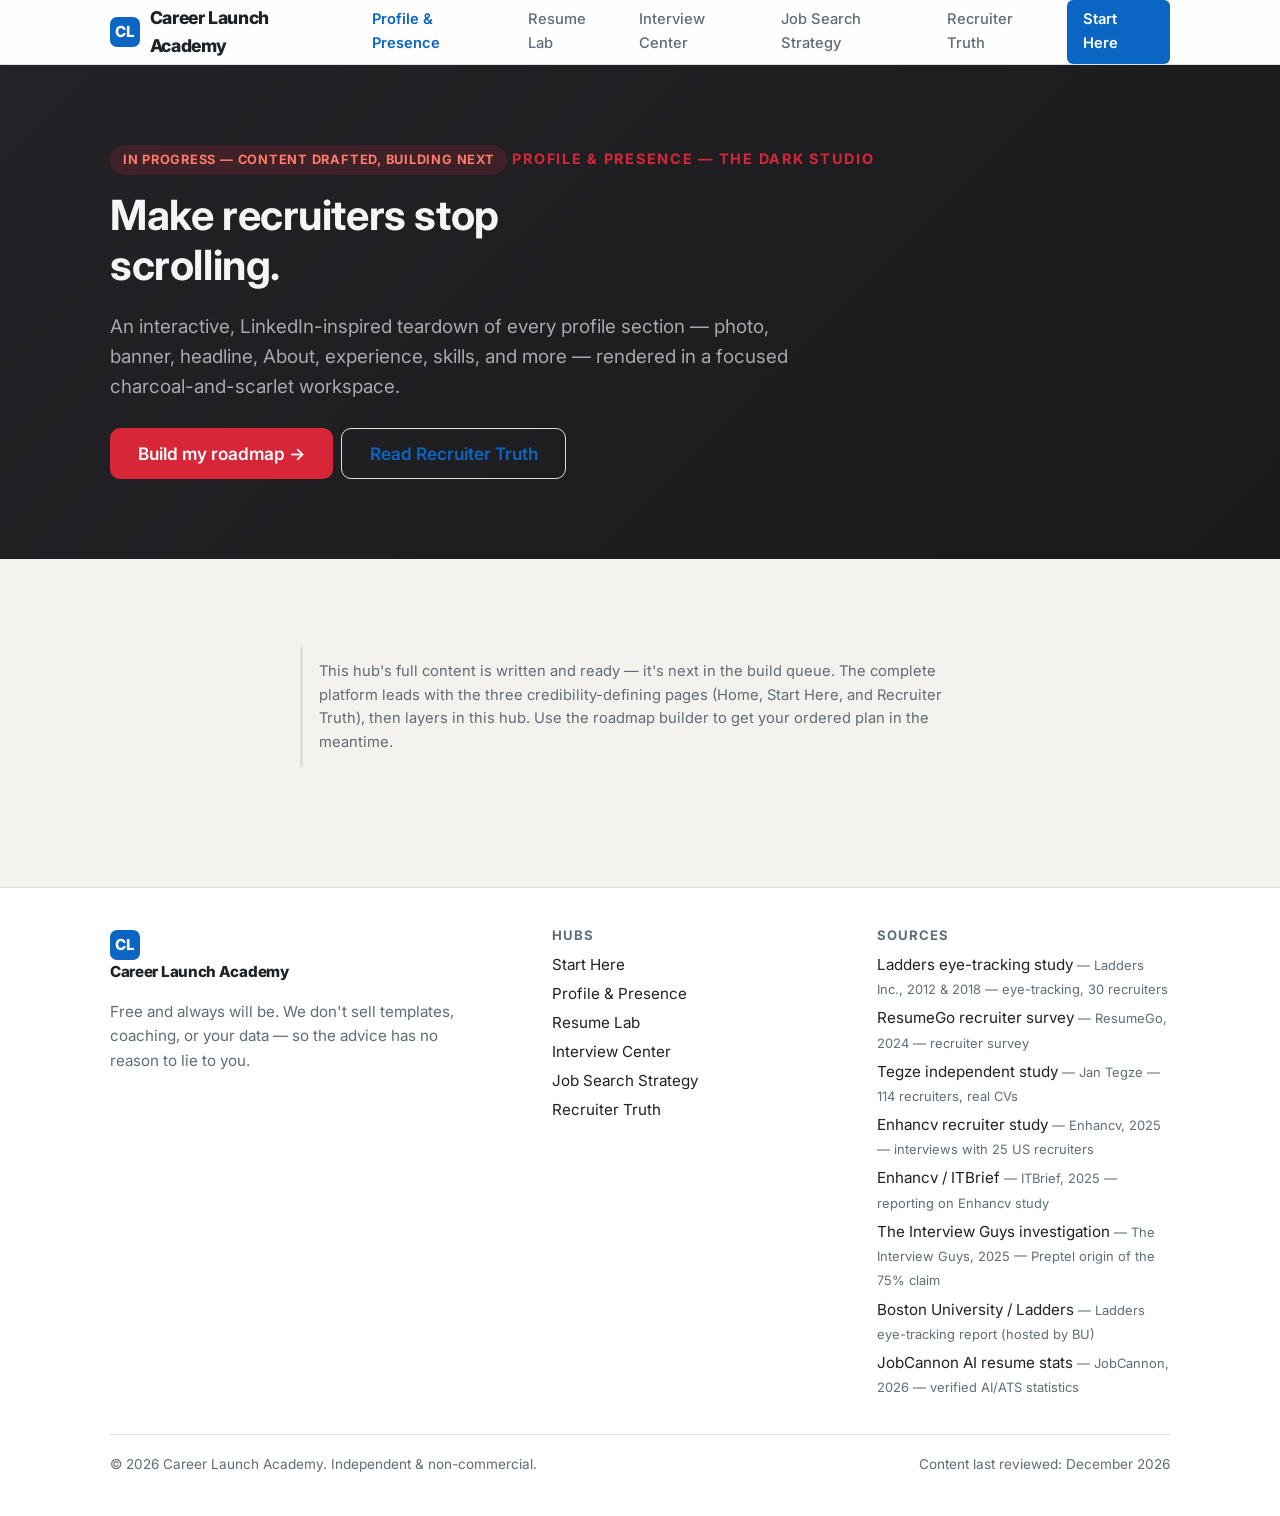
==== profile.html @ 6f871da8 "Add files via upload" ====
<!DOCTYPE html>
<html lang="en">
<head>
<meta charset="UTF-8">
<meta name="viewport" content="width=device-width, initial-scale=1">
<title>Profile & Presence | Career Launch Academy</title>
<meta name="description" content="An interactive, LinkedIn-inspired teardown of every profile section — photo, banner, headline, About, experience, skills, and more — rendered in a focused charcoal-and-scarlet workspace.">
<link rel="preconnect" href="https://fonts.googleapis.com">
<link rel="preconnect" href="https://fonts.gstatic.com" crossorigin>
<link href="https://fonts.googleapis.com/css2?family=Inter:wght@400;500;600;700;800&display=swap" rel="stylesheet">
<link rel="stylesheet" href="styles.css">
<style>
  .stub-hero { background:linear-gradient(135deg,#232327,#1A1A1D); color:#F5F5F5; padding-block: clamp(3rem,7vw,5rem); }
  .stub-hero h1 { font-size: var(--fs-h1); color:#F5F5F5; max-width:20ch; }
  .stub-hero .lede { color:#A8A8AD; }
  .stub-badge { display:inline-block; font-size:.8rem; font-weight:700; letter-spacing:.06em; text-transform:uppercase; padding:.3rem .8rem; border-radius:100px; margin-bottom:1rem; background:rgba(215,38,56,.16); color:#ff7a6b; }
</style>
</head>
<body>
<a class="skip" href="#main">Skip to content</a>
<header class="nav">
  <div class="nav__inner">
    <a class="brand" href="index.html"><span class="brand__mark">CL</span>Career Launch Academy</a>
    <button class="nav__toggle" aria-label="Open menu" aria-expanded="false" aria-controls="navlinks">☰</button>
    <nav class="nav__links" id="navlinks" aria-label="Primary">
      <a href="profile.html" aria-current="page">Profile &amp; Presence</a>
      <a href="resume.html">Resume Lab</a>
      <a href="interview.html">Interview Center</a>
      <a href="strategy.html">Job Search Strategy</a>
      <a href="truth.html">Recruiter Truth</a>
      <a class="nav__cta" href="start.html">Start Here</a>
    </nav>
  </div>
</header>
<main id="main">
  <section class="stub-hero">
    <div class="wrap" data-reveal>
      <span class="stub-badge">In progress — content drafted, building next</span>
      <span class="eyebrow eyebrow--scarlet">Profile & Presence — the dark studio</span>
      <h1>Make recruiters stop scrolling.</h1>
      <p class="lede">An interactive, LinkedIn-inspired teardown of every profile section — photo, banner, headline, About, experience, skills, and more — rendered in a focused charcoal-and-scarlet workspace.</p>
      <div class="pill-row" style="margin-top:1.6rem">
        <a class="btn btn--scarlet btn--lg" href="start.html">Build my roadmap →</a>
        <a class="btn btn--ghost btn--lg" href="truth.html">Read Recruiter Truth</a>
      </div>
    </div>
  </section>
  <section class="section">
    <div class="wrap" style="max-width:760px" data-reveal>
      <div class="note">This hub's full content is written and ready — it's next in the build queue. The complete platform leads with the three credibility-defining pages (Home, Start Here, and Recruiter Truth), then layers in this hub. Use the roadmap builder to get your ordered plan in the meantime.</div>
    </div>
  </section>
</main>
<footer class="footer">
  <div class="wrap">
    <div class="footer__grid">
      <div>
        <a class="brand" href="index.html" style="margin-bottom:.8rem"><span class="brand__mark">CL</span>Career Launch Academy</a>
        <p class="footer__mission">Free and always will be. We don't sell templates, coaching, or your data — so the advice has no reason to lie to you.</p>
      </div>
      <div>
        <h4>Hubs</h4>
        <a href="start.html">Start Here</a>
        <a href="profile.html">Profile &amp; Presence</a>
        <a href="resume.html">Resume Lab</a>
        <a href="interview.html">Interview Center</a>
        <a href="strategy.html">Job Search Strategy</a>
        <a href="truth.html">Recruiter Truth</a>
      </div>
      <div>
        <h4>Sources</h4>
        <div data-sources></div>
      </div>
    </div>
    <div class="footer__legal">
      <span>© <span data-year></span> Career Launch Academy. Independent &amp; non-commercial.</span>
      <span>Content last reviewed: <span data-reviewed></span></span>
    </div>
  </div>
</footer>
<script src="app.js"></script>
</body>
</html>
---- styles.css ----
/* ============================================================
   Career Launch Academy — shared stylesheet
   Two visual worlds:
   - World A: professional-blue base (Home, Start, Truth, Resume, Interview, Strategy)
   - World B: dark charcoal/scarlet studio (Profile & Presence) — see profile.css
   ============================================================ */

:root {
  /* World A — professional blue base */
  --primary:        #0A66C2;
  --primary-dark:   #004182;
  --surface:        #FFFFFF;
  --canvas:         #F3F2EF;
  --border:         #E0DFDC;
  --ink:            #1D2226;
  --ink-muted:      #5E6D77;
  --success:        #057642;
  --success-bg:     #EAF5EF;
  --warning:        #B24020;
  --warning-bg:     #FBEEEA;

  /* shared scarlet accent used for "truth" highlights on the light base */
  --scarlet:        #D72638;
  --scarlet-dim:    #9E1B28;

  /* type scale */
  --fs-hero:   clamp(2.2rem, 5vw, 3.6rem);
  --fs-h1:     clamp(1.9rem, 3.5vw, 2.6rem);
  --fs-h2:     clamp(1.45rem, 2.5vw, 1.9rem);
  --fs-h3:     1.2rem;
  --fs-body:   1.05rem;
  --fs-small:  0.9rem;
  --fs-chip:   0.78rem;

  --radius:     10px;
  --radius-sm:  6px;
  --shadow-sm:  0 1px 2px rgba(0,0,0,.06), 0 1px 3px rgba(0,0,0,.04);
  --shadow-md:  0 4px 12px rgba(0,0,0,.08);
  --shadow-lg:  0 12px 32px rgba(0,0,0,.12);

  --maxw: 1140px;
  --gutter: clamp(1rem, 4vw, 2.5rem);

  --font: 'Inter', -apple-system, BlinkMacSystemFont, 'Segoe UI', Roboto, Helvetica, Arial, sans-serif;
}

* { box-sizing: border-box; }

html { scroll-behavior: smooth; }
@media (prefers-reduced-motion: reduce) {
  html { scroll-behavior: auto; }
  *, *::before, *::after { animation-duration: .001ms !important; transition-duration: .001ms !important; }
}

body {
  margin: 0;
  font-family: var(--font);
  font-size: var(--fs-body);
  line-height: 1.6;
  color: var(--ink);
  background: var(--canvas);
  -webkit-font-smoothing: antialiased;
}

a { color: var(--primary); text-decoration: none; }
a:hover { text-decoration: underline; }

h1,h2,h3,h4 { line-height: 1.2; font-weight: 700; margin: 0 0 .5em; letter-spacing: -0.01em; }
p { margin: 0 0 1em; }

.wrap { max-width: var(--maxw); margin: 0 auto; padding-inline: var(--gutter); }
.section { padding-block: clamp(3rem, 7vw, 5.5rem); }
.section--tight { padding-block: clamp(2rem, 4vw, 3rem); }

/* ---------- skip link + focus ---------- */
.skip {
  position: absolute; left: -999px; top: 0; z-index: 999;
  background: var(--primary); color: #fff; padding: .6rem 1rem; border-radius: 0 0 var(--radius-sm) 0;
}
.skip:focus { left: 0; }
:focus-visible { outline: 3px solid var(--scarlet); outline-offset: 2px; border-radius: 3px; }

/* ============================================================
   NAVIGATION
   ============================================================ */
.nav {
  position: sticky; top: 0; z-index: 100;
  background: rgba(255,255,255,.92);
  backdrop-filter: blur(8px);
  border-bottom: 1px solid var(--border);
}
.nav__inner {
  max-width: var(--maxw); margin: 0 auto; padding-inline: var(--gutter);
  display: flex; align-items: center; gap: 1rem; height: 64px;
}
.brand { display: flex; align-items: center; gap: .6rem; font-weight: 800; font-size: 1.1rem; color: var(--ink); letter-spacing: -0.02em; }
.brand:hover { text-decoration: none; }
.brand__mark {
  width: 30px; height: 30px; border-radius: 7px;
  background: var(--primary); color: #fff;
  display: grid; place-items: center; font-weight: 800; font-size: .95rem;
  flex: 0 0 auto;
}
.nav__links { display: flex; align-items: center; gap: .25rem; margin-left: auto; }
.nav__links a {
  color: var(--ink-muted); font-size: .92rem; font-weight: 500;
  padding: .5rem .7rem; border-radius: var(--radius-sm);
}
.nav__links a:hover { color: var(--ink); background: var(--canvas); text-decoration: none; }
.nav__links a[aria-current="page"] { color: var(--primary); font-weight: 600; }
.nav__cta {
  background: var(--primary) !important; color: #fff !important;
  font-weight: 600 !important; padding: .55rem 1rem !important;
}
.nav__cta:hover { background: var(--primary-dark) !important; }
.nav__toggle { display: none; margin-left: auto; background: none; border: 1px solid var(--border); border-radius: var(--radius-sm); padding: .5rem .6rem; cursor: pointer; font-size: 1.2rem; line-height: 1; }

@media (max-width: 900px) {
  .nav__toggle { display: block; }
  .nav__links {
    position: fixed; inset: 64px 0 auto 0; flex-direction: column; align-items: stretch;
    background: #fff; border-bottom: 1px solid var(--border); padding: .5rem var(--gutter) 1rem;
    gap: .1rem; margin-left: 0; box-shadow: var(--shadow-md);
    transform: translateY(-120%); transition: transform .25s ease; max-height: calc(100vh - 64px); overflow:auto;
  }
  .nav__links.open { transform: translateY(0); }
  .nav__links a { padding: .8rem .6rem; font-size: 1rem; }
  .nav__cta { margin-top: .4rem; text-align: center; }
}

/* ============================================================
   BUTTONS
   ============================================================ */
.btn {
  display: inline-flex; align-items: center; gap: .5rem;
  font-weight: 600; font-size: 1rem; line-height: 1;
  padding: .85rem 1.4rem; border-radius: var(--radius); border: 1px solid transparent;
  cursor: pointer; transition: background .15s, color .15s, border-color .15s, transform .1s;
  text-decoration: none;
}
.btn:hover { text-decoration: none; transform: translateY(-1px); }
.btn:active { transform: translateY(0); }
.btn--primary { background: var(--primary); color: #fff; }
.btn--primary:hover { background: var(--primary-dark); color: #fff; }
.btn--ghost { background: transparent; color: var(--primary); border-color: var(--border); }
.btn--ghost:hover { border-color: var(--primary); background: #fff; }
.btn--scarlet { background: var(--scarlet); color: #fff; }
.btn--scarlet:hover { background: var(--scarlet-dim); color: #fff; }
.btn--lg { font-size: 1.08rem; padding: 1rem 1.7rem; }

/* ============================================================
   SOURCE CHIP — the trust device
   ============================================================ */
.chip {
  display: inline-flex; align-items: center; gap: .35rem;
  font-size: var(--fs-chip); font-weight: 600; line-height: 1.2;
  color: var(--primary-dark); background: #EAF1FA;
  border: 1px solid #CFE0F4; border-radius: 100px;
  padding: .2rem .6rem; vertical-align: middle; white-space: nowrap;
}
.chip::before { content: "▸"; font-size: .7em; opacity: .7; }
.chip--data { color: var(--success); background: var(--success-bg); border-color: #C2E5D2; }
a.chip:hover { text-decoration: none; filter: brightness(.97); }

/* ============================================================
   CARDS
   ============================================================ */
.card {
  background: var(--surface); border: 1px solid var(--border);
  border-radius: var(--radius); padding: 1.5rem; box-shadow: var(--shadow-sm);
}
.card--pad-lg { padding: clamp(1.5rem, 3vw, 2.25rem); }

.grid { display: grid; gap: 1.25rem; }
.grid--2 { grid-template-columns: repeat(2, 1fr); }
.grid--3 { grid-template-columns: repeat(3, 1fr); }
@media (max-width: 860px) { .grid--3 { grid-template-columns: 1fr; } .grid--2 { grid-template-columns: 1fr; } }

/* hub cards */
.hub-card {
  display: flex; flex-direction: column; gap: .5rem;
  background: var(--surface); border: 1px solid var(--border); border-radius: var(--radius);
  padding: 1.5rem; box-shadow: var(--shadow-sm);
  transition: box-shadow .18s, transform .18s, border-color .18s; color: var(--ink);
}
.hub-card:hover { box-shadow: var(--shadow-md); transform: translateY(-3px); border-color: #c9d6e3; text-decoration: none; }
.hub-card__icon {
  width: 44px; height: 44px; border-radius: 10px; background: #EAF1FA; color: var(--primary);
  display: grid; place-items: center; margin-bottom: .4rem;
}
.hub-card__icon svg { width: 24px; height: 24px; }
.hub-card h3 { margin: 0; font-size: var(--fs-h3); color: var(--ink); }
.hub-card p { margin: 0; color: var(--ink-muted); font-size: .98rem; }
.hub-card__go { margin-top: auto; padding-top: .6rem; color: var(--primary); font-weight: 600; font-size: .92rem; }
.hub-card--dark { background: linear-gradient(135deg,#232327,#1A1A1D); border-color:#3a3a40; color:#F5F5F5; }
.hub-card--dark h3 { color:#fff; }
.hub-card--dark p { color:#A8A8AD; }
.hub-card--dark .hub-card__icon { background: rgba(215,38,56,.16); color: var(--scarlet); }
.hub-card--dark .hub-card__go { color: var(--scarlet); }

/* ============================================================
   MYTH CARD — myth → correction → truth
   ============================================================ */
.myth {
  background: var(--surface); border: 1px solid var(--border); border-radius: var(--radius);
  overflow: hidden; box-shadow: var(--shadow-sm); margin-bottom: 1.5rem;
}
.myth__claim {
  background: var(--warning-bg); border-bottom: 1px solid #f0d6cd;
  padding: 1.1rem 1.4rem; display: flex; gap: .75rem; align-items: flex-start;
}
.myth__x {
  flex: 0 0 auto; width: 26px; height: 26px; border-radius: 50%;
  background: var(--warning); color: #fff; display: grid; place-items: center; font-weight: 700; font-size: .95rem; margin-top: 2px;
}
.myth__claim strong { font-size: 1.12rem; color: #7a2a16; }
.myth__body { padding: 1.3rem 1.4rem; }
.myth__truth {
  margin-top: 1rem; padding: 1rem 1.2rem; background: var(--success-bg);
  border-left: 4px solid var(--success); border-radius: 0 var(--radius-sm) var(--radius-sm) 0;
}
.myth__truth strong { color: var(--success); }

/* ============================================================
   CONTRAST PAIR — weak ⟷ strong
   ============================================================ */
.contrast { display: grid; grid-template-columns: 1fr 1fr; gap: 1rem; margin: 1.25rem 0; }
@media (max-width: 760px) { .contrast { grid-template-columns: 1fr; } }
.contrast__col { border-radius: var(--radius); padding: 1.25rem; border: 1px solid var(--border); }
.contrast__col--weak { background: var(--warning-bg); border-color: #f0d6cd; }
.contrast__col--strong { background: var(--success-bg); border-color: #C2E5D2; }
.contrast__label {
  display: inline-flex; align-items: center; gap: .4rem; font-size: var(--fs-small);
  font-weight: 700; text-transform: uppercase; letter-spacing: .05em; margin-bottom: .6rem;
}
.contrast__col--weak .contrast__label { color: var(--warning); }
.contrast__col--strong .contrast__label { color: var(--success); }
.contrast__col p:last-child { margin-bottom: 0; }
.contrast__col em { color: var(--ink-muted); font-size: .92rem; display:block; margin-top:.5rem; }

/* ============================================================
   EYEBROW / SECTION HEADERS
   ============================================================ */
.eyebrow {
  display: inline-block; font-size: var(--fs-small); font-weight: 700;
  text-transform: uppercase; letter-spacing: .12em; color: var(--primary);
  margin-bottom: .6rem;
}
.eyebrow--scarlet { color: var(--scarlet); }
.lede { font-size: 1.18rem; color: var(--ink-muted); max-width: 60ch; }

/* ============================================================
   FOOTER
   ============================================================ */
.footer { background: #fff; border-top: 1px solid var(--border); padding-block: 2.5rem; margin-top: 2rem; }
.footer__grid { display: grid; grid-template-columns: 1.4fr 1fr 1fr; gap: 2rem; }
@media (max-width: 760px) { .footer__grid { grid-template-columns: 1fr; gap: 1.4rem; } }
.footer h4 { font-size: .82rem; text-transform: uppercase; letter-spacing: .08em; color: var(--ink-muted); }
.footer a { display: block; color: var(--ink); font-size: .95rem; padding: .15rem 0; }
.footer__mission { color: var(--ink-muted); font-size: .95rem; max-width: 38ch; }
.footer__legal { margin-top: 2rem; padding-top: 1.2rem; border-top: 1px solid var(--border); color: var(--ink-muted); font-size: .85rem; display:flex; justify-content:space-between; flex-wrap:wrap; gap:.5rem; }

/* ============================================================
   UTILITIES
   ============================================================ */
.text-center { text-align: center; }
.mx-auto { margin-inline: auto; }
.mt-0 { margin-top: 0; } .mb-0 { margin-bottom: 0; }
.stack > * + * { margin-top: 1rem; }
.muted { color: var(--ink-muted); }
.pill-row { display:flex; flex-wrap:wrap; gap:.5rem; }
.note {
  font-size: .92rem; color: var(--ink-muted); background: var(--canvas);
  border-left: 3px solid var(--border); padding: .8rem 1rem; border-radius: 0 var(--radius-sm) var(--radius-sm) 0;
}

/* ---------- scroll reveal (only hides when JS confirms it can reveal) ---------- */
.js-reveal [data-reveal] { opacity: 0; transform: translateY(16px); transition: opacity .5s ease, transform .5s ease; }
.js-reveal [data-reveal].is-visible { opacity: 1; transform: none; }
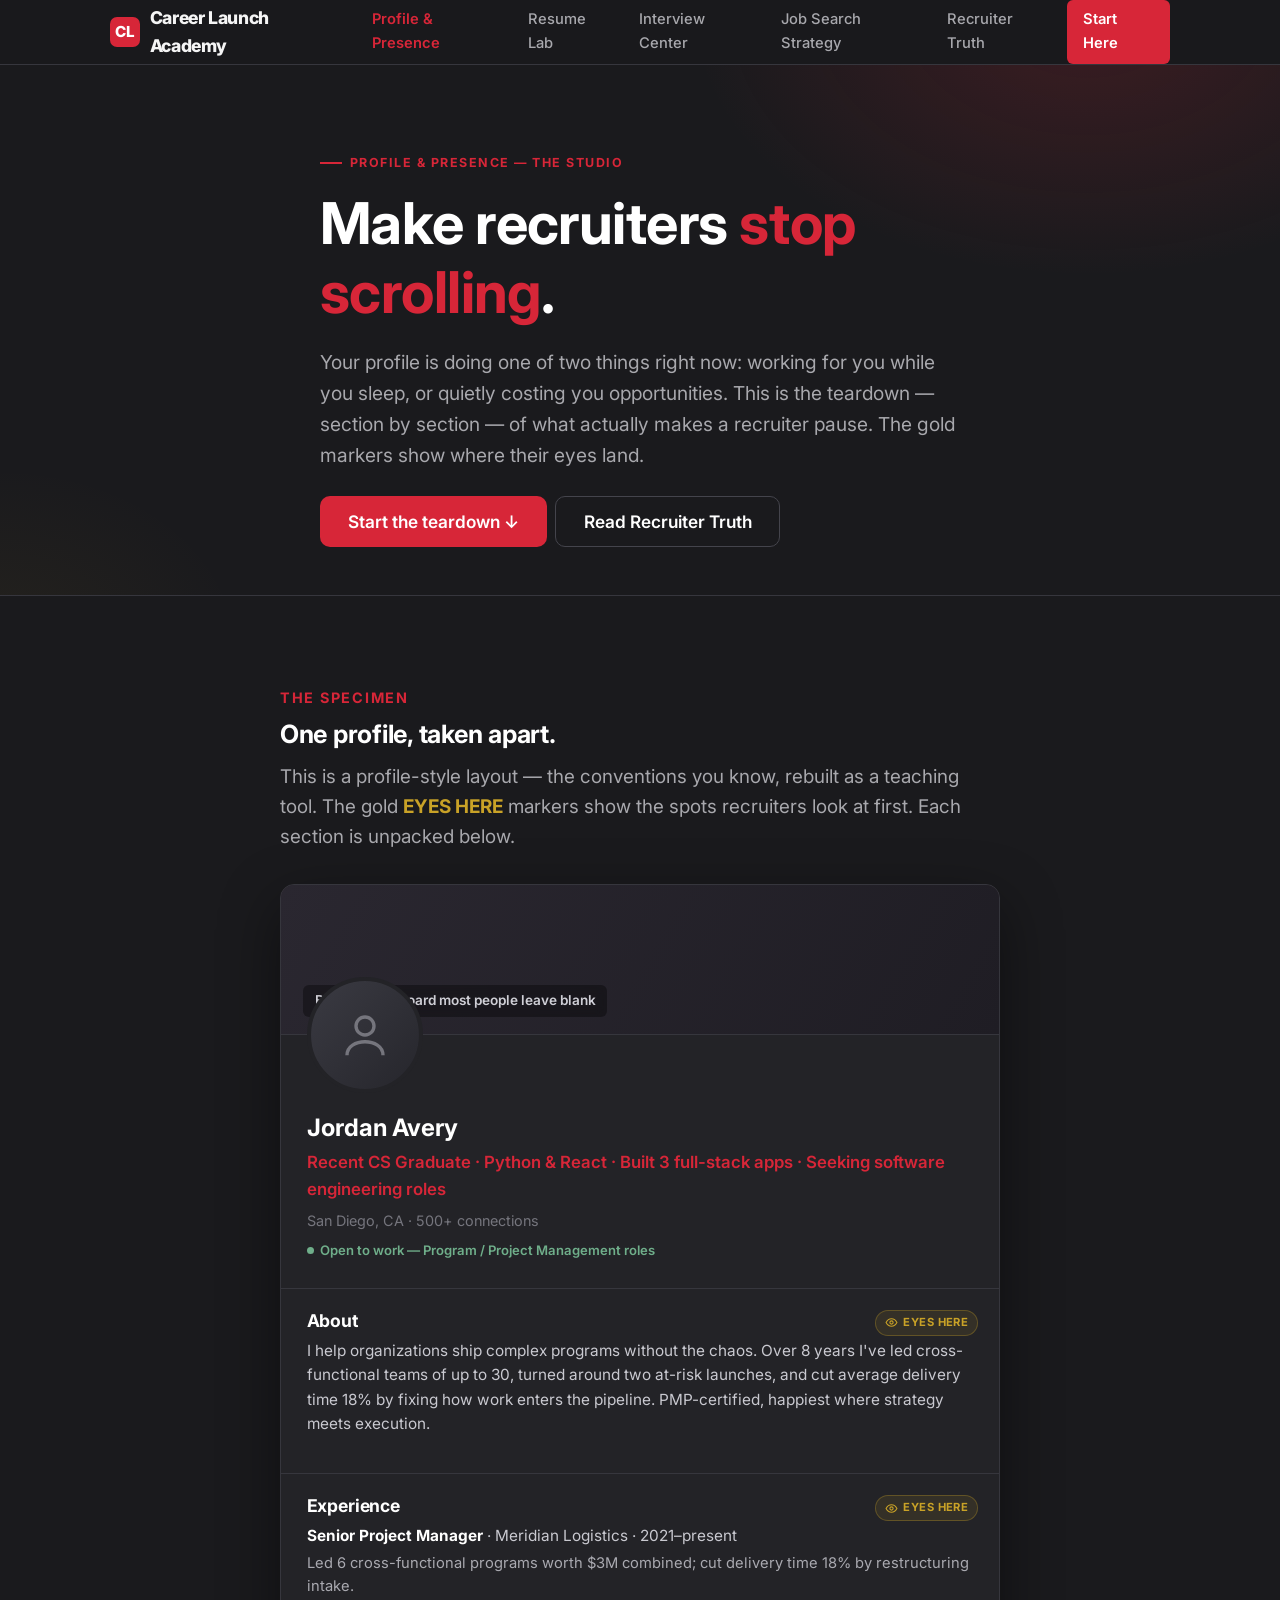
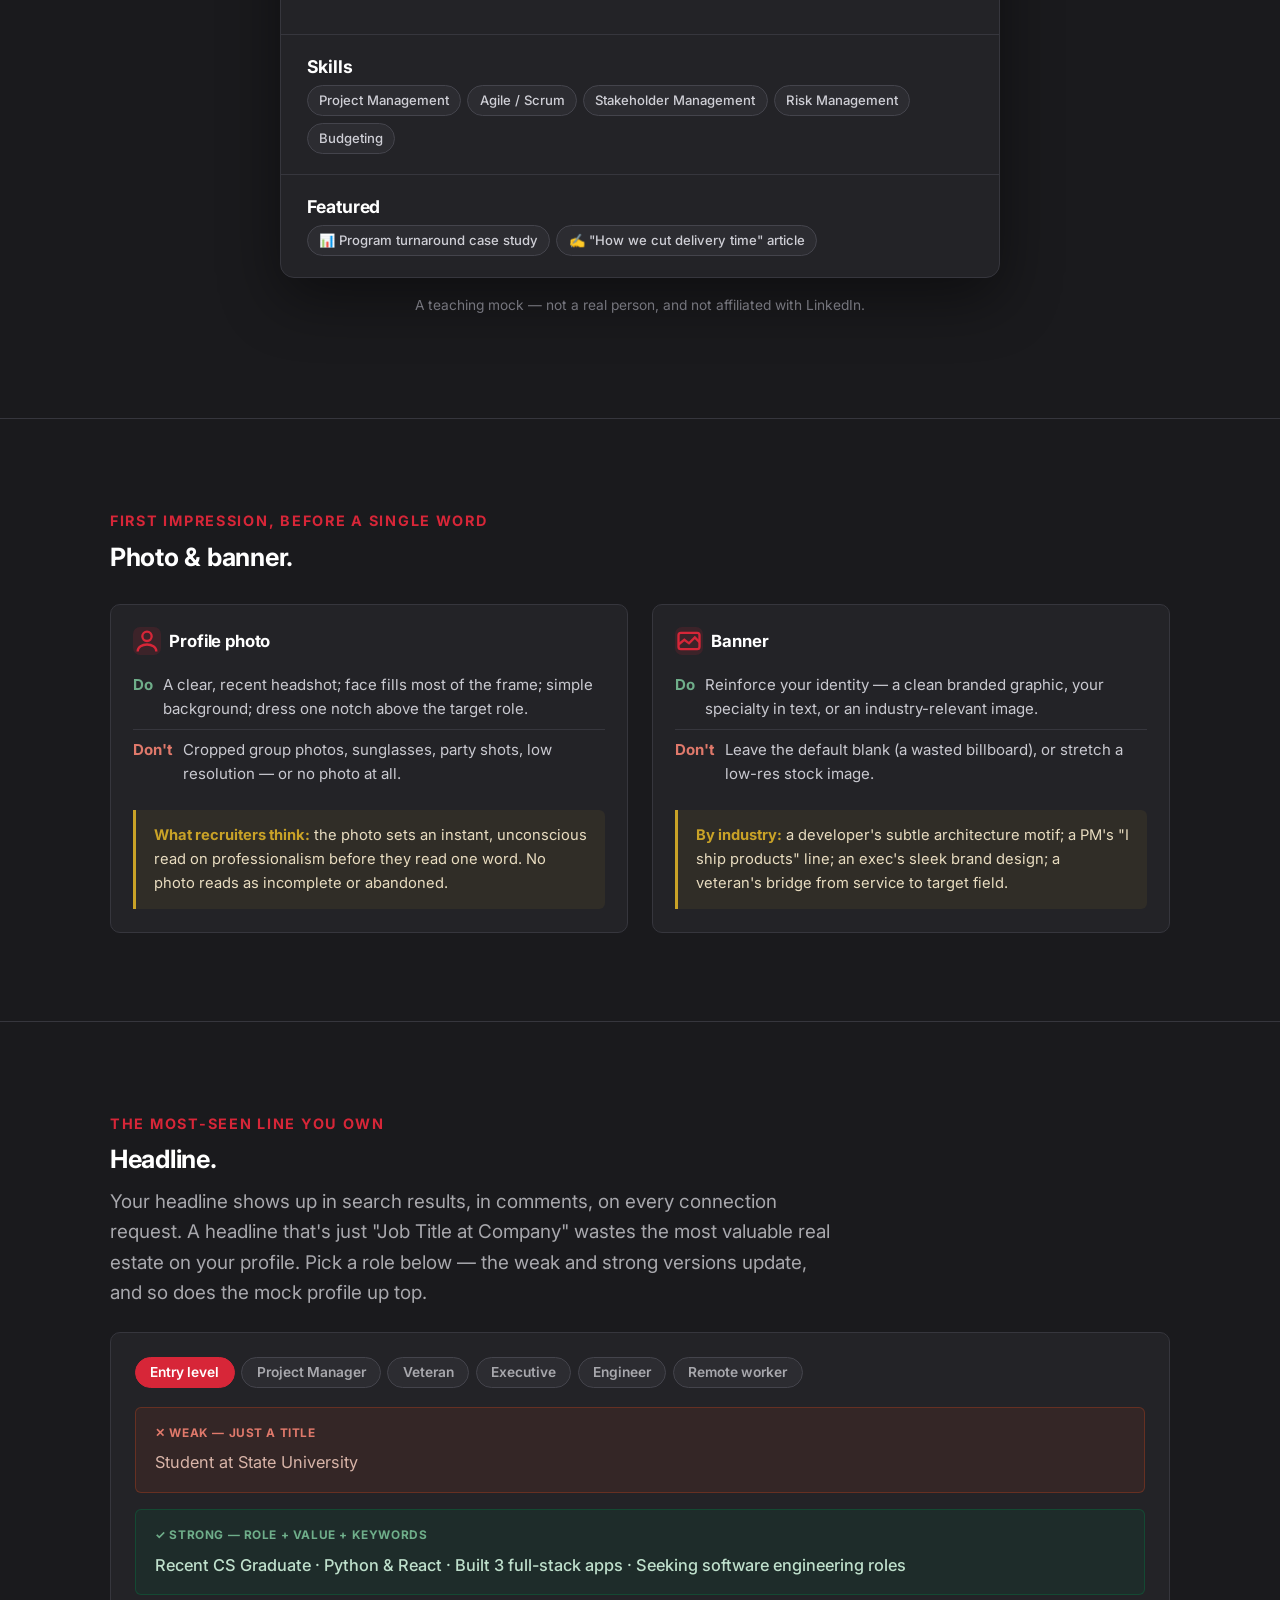
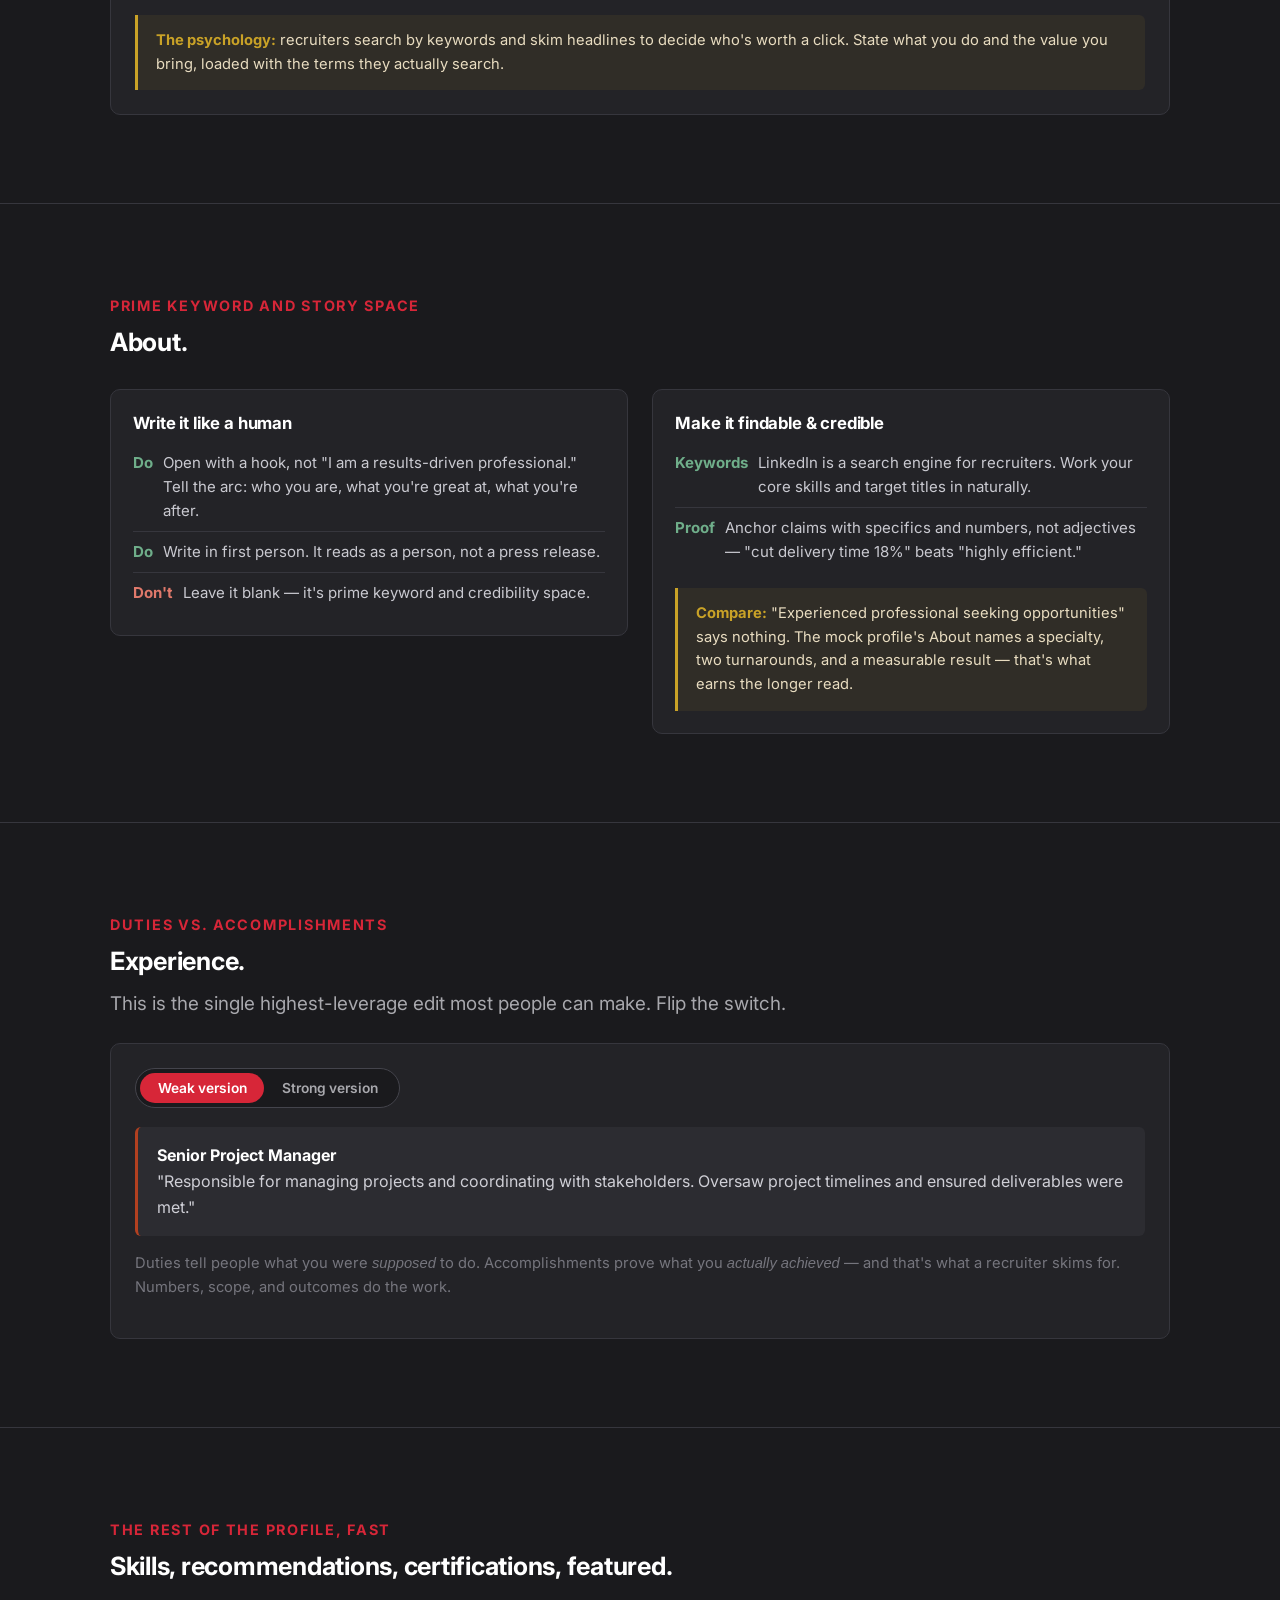
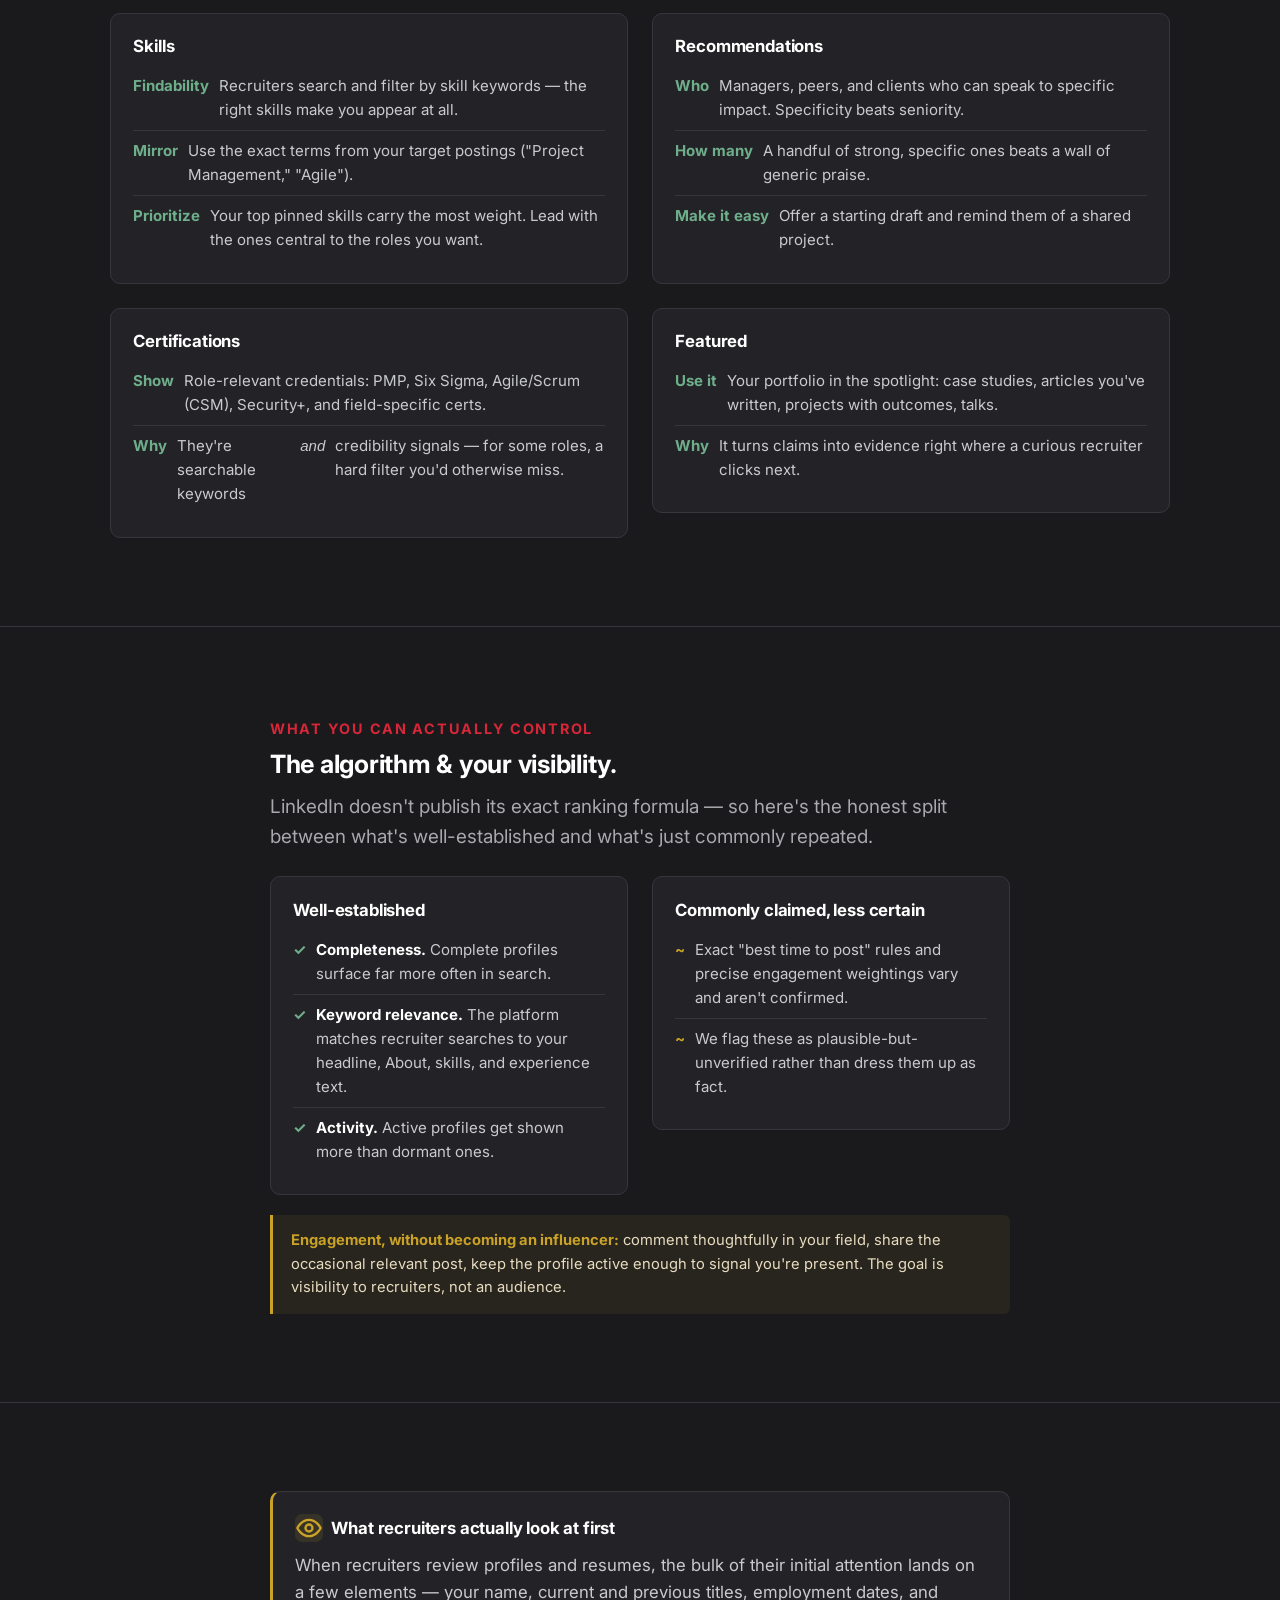
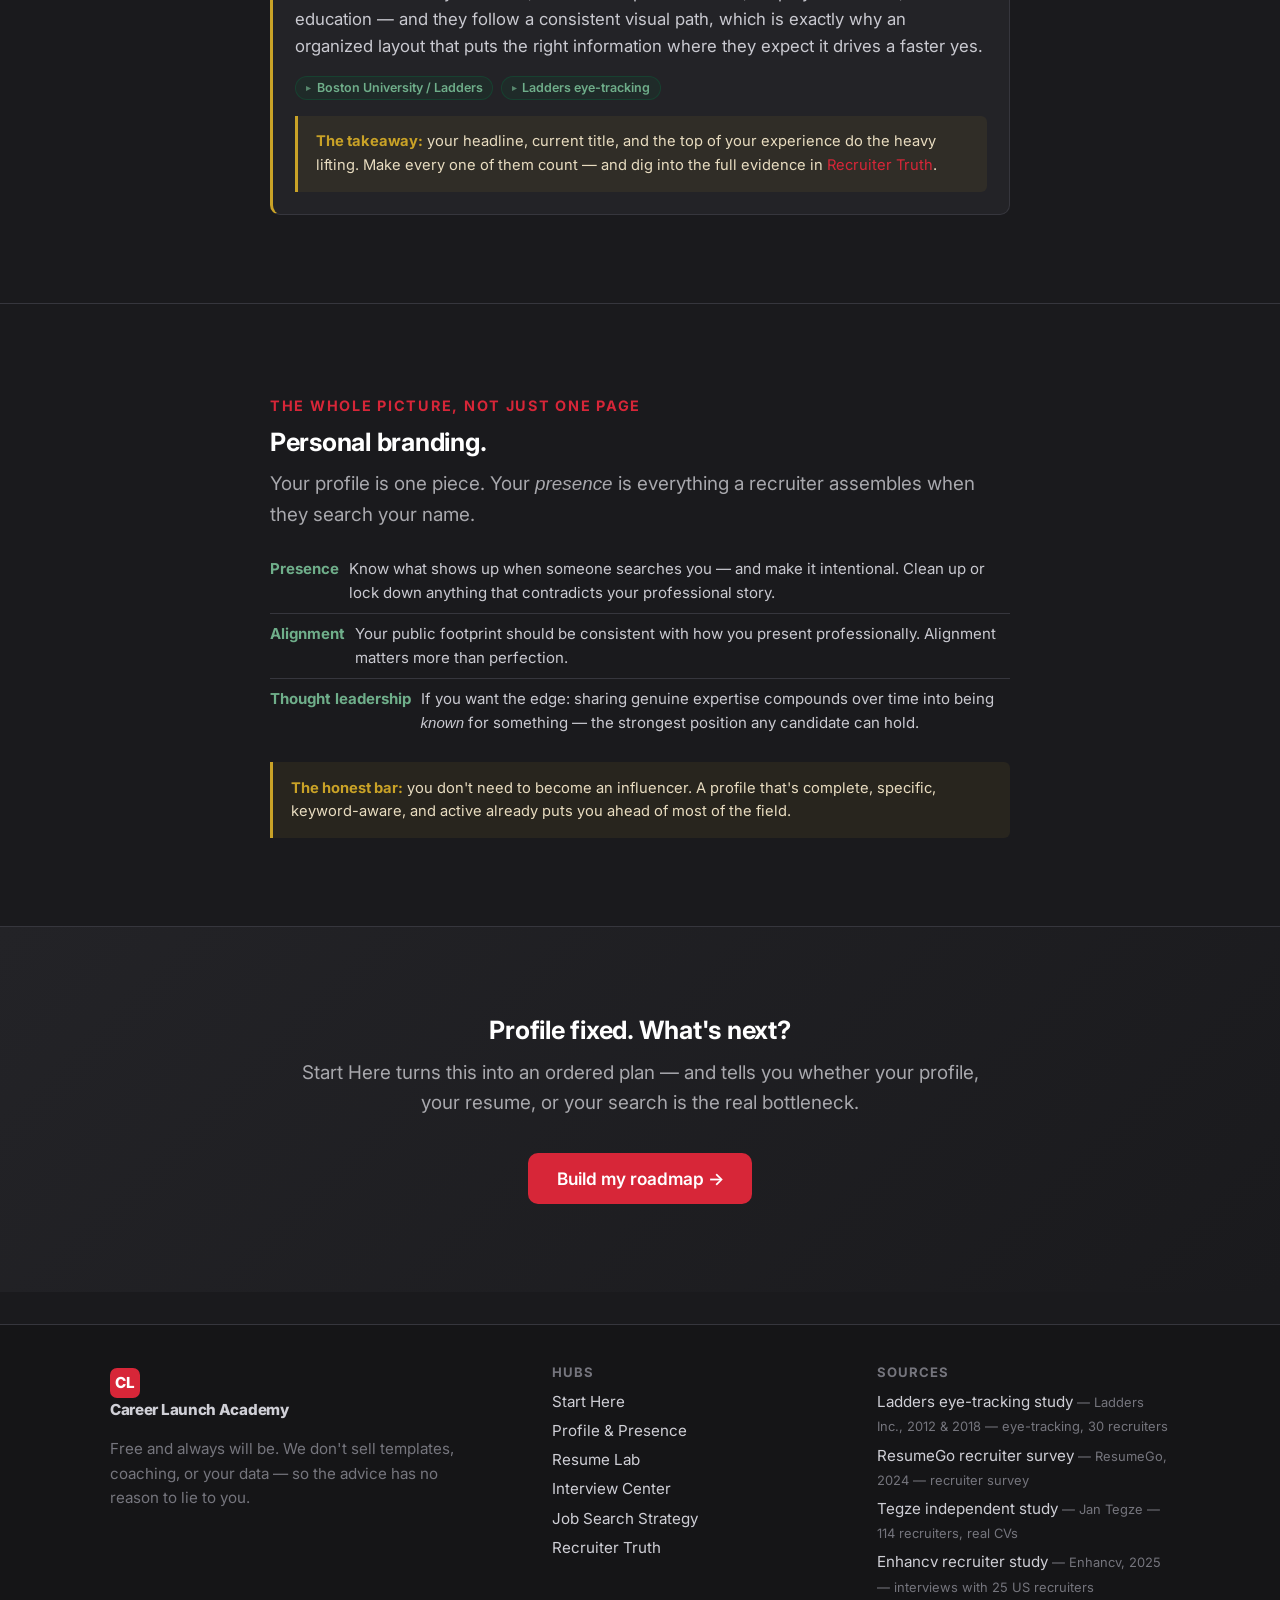
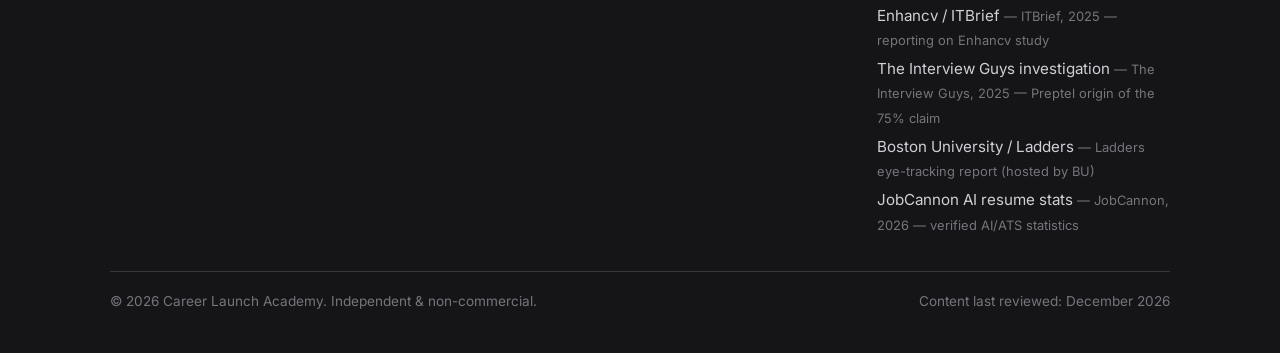
==== commit 785dfefd: "Add files via upload" ====
--- a/profile.html
+++ b/profile.html
@@ -3,21 +3,16 @@
 <head>
 <meta charset="UTF-8">
 <meta name="viewport" content="width=device-width, initial-scale=1">
-<title>Profile & Presence | Career Launch Academy</title>
-<meta name="description" content="An interactive, LinkedIn-inspired teardown of every profile section — photo, banner, headline, About, experience, skills, and more — rendered in a focused charcoal-and-scarlet workspace.">
+<title>Profile &amp; Presence — The Dark Studio | Career Launch Academy</title>
+<meta name="description" content="An interactive, LinkedIn-inspired teardown of every profile section — photo, banner, headline, About, experience, skills, certifications, featured — with recruiter psychology and live examples, in a focused charcoal-and-scarlet workspace.">
 <link rel="preconnect" href="https://fonts.googleapis.com">
 <link rel="preconnect" href="https://fonts.gstatic.com" crossorigin>
 <link href="https://fonts.googleapis.com/css2?family=Inter:wght@400;500;600;700;800&display=swap" rel="stylesheet">
 <link rel="stylesheet" href="styles.css">
-<style>
-  .stub-hero { background:linear-gradient(135deg,#232327,#1A1A1D); color:#F5F5F5; padding-block: clamp(3rem,7vw,5rem); }
-  .stub-hero h1 { font-size: var(--fs-h1); color:#F5F5F5; max-width:20ch; }
-  .stub-hero .lede { color:#A8A8AD; }
-  .stub-badge { display:inline-block; font-size:.8rem; font-weight:700; letter-spacing:.06em; text-transform:uppercase; padding:.3rem .8rem; border-radius:100px; margin-bottom:1rem; background:rgba(215,38,56,.16); color:#ff7a6b; }
-</style>
 </head>
-<body>
+<body class="studio">
 <a class="skip" href="#main">Skip to content</a>
+
 <header class="nav">
   <div class="nav__inner">
     <a class="brand" href="index.html"><span class="brand__mark">CL</span>Career Launch Academy</a>
@@ -32,25 +27,294 @@
     </nav>
   </div>
 </header>
+
 <main id="main">
-  <section class="stub-hero">
+
+  <section class="studio-hero">
+    <div class="wrap studio-hero__inner" data-reveal>
+      <span class="studio-kicker">Profile &amp; Presence — the studio</span>
+      <h1>Make recruiters <span class="scar">stop scrolling</span>.</h1>
+      <p class="lede">Your profile is doing one of two things right now: working for you while you sleep, or quietly costing you opportunities. This is the teardown — section by section — of what actually makes a recruiter pause. The gold markers show where their eyes land.</p>
+      <div class="pill-row" style="margin-top:1.6rem">
+        <a class="btn btn--scarlet btn--lg" href="#teardown">Start the teardown ↓</a>
+        <a class="btn btn--ghost btn--lg" href="truth.html" style="color:#fff;border-color:#44444C">Read Recruiter Truth</a>
+      </div>
+    </div>
+  </section>
+
+  <section class="section" id="teardown">
+    <div class="wrap">
+      <div data-reveal style="max-width:720px;margin:0 auto 2rem">
+        <span class="eyebrow">The specimen</span>
+        <h2>One profile, taken apart.</h2>
+        <p class="lede">This is a profile-style layout — the conventions you know, rebuilt as a teaching tool. The gold <span style="color:var(--gold);font-weight:700">EYES HERE</span> markers show the spots recruiters look at first. Each section is unpacked below.</p>
+      </div>
+
+      <div class="profile-doc" data-reveal>
+        <div class="pf-banner">
+          <span class="pf-banner__tag">Banner: a billboard most people leave blank</span>
+        </div>
+        <div class="pf-photo" aria-hidden="true">
+          <svg viewBox="0 0 24 24" fill="none" stroke="currentColor" stroke-width="1.5"><circle cx="12" cy="8" r="4"/><path d="M4 21c0-4 4-6 8-6s8 2 8 6"/></svg>
+        </div>
+        <div class="pf-body">
+          <div class="pf-name">Jordan Avery</div>
+          <div class="pf-headline" id="mock-headline">Project Manager · Delivering complex programs on time &amp; under budget · PMP</div>
+          <div class="pf-meta">San Diego, CA · 500+ connections</div>
+          <span class="pf-open">Open to work — Program / Project Management roles</span>
+        </div>
+
+        <div class="pf-section">
+          <span class="eye"><svg viewBox="0 0 24 24" fill="none" stroke="currentColor" stroke-width="2"><path d="M2 12s3.5-7 10-7 10 7 10 7-3.5 7-10 7-10-7-10-7z"/><circle cx="12" cy="12" r="3"/></svg>Eyes here</span>
+          <h3>About</h3>
+          <p>I help organizations ship complex programs without the chaos. Over 8 years I've led cross-functional teams of up to 30, turned around two at-risk launches, and cut average delivery time 18% by fixing how work enters the pipeline. PMP-certified, happiest where strategy meets execution.</p>
+        </div>
+
+        <div class="pf-section">
+          <span class="eye"><svg viewBox="0 0 24 24" fill="none" stroke="currentColor" stroke-width="2"><path d="M2 12s3.5-7 10-7 10 7 10 7-3.5 7-10 7-10-7-10-7z"/><circle cx="12" cy="12" r="3"/></svg>Eyes here</span>
+          <h3>Experience</h3>
+          <p style="margin-bottom:.2rem"><b style="color:#fff">Senior Project Manager</b> · Meridian Logistics · 2021–present</p>
+          <p style="font-size:.92rem;color:#a9a9b0">Led 6 cross-functional programs worth $3M combined; cut delivery time 18% by restructuring intake.</p>
+        </div>
+
+        <div class="pf-section">
+          <h3>Skills</h3>
+          <div class="pf-tag-row">
+            <span class="pf-tag">Project Management</span>
+            <span class="pf-tag">Agile / Scrum</span>
+            <span class="pf-tag">Stakeholder Management</span>
+            <span class="pf-tag">Risk Management</span>
+            <span class="pf-tag">Budgeting</span>
+          </div>
+        </div>
+
+        <div class="pf-section">
+          <h3>Featured</h3>
+          <div class="pf-tag-row">
+            <span class="pf-tag">📊 Program turnaround case study</span>
+            <span class="pf-tag">✍️ "How we cut delivery time" article</span>
+          </div>
+        </div>
+      </div>
+      <p class="muted text-center" style="margin-top:1rem;font-size:.86rem">A teaching mock — not a real person, and not affiliated with LinkedIn.</p>
+    </div>
+  </section>
+
+  <section class="section">
+    <div class="wrap">
+      <div data-reveal>
+        <span class="eyebrow">First impression, before a single word</span>
+        <h2>Photo &amp; banner.</h2>
+      </div>
+      <div class="teach-grid">
+        <div class="teach-card" data-reveal>
+          <h4><span class="ic"><svg viewBox="0 0 24 24" fill="none" stroke="currentColor" stroke-width="2"><circle cx="12" cy="8" r="4"/><path d="M4 21c0-4 4-6 8-6s8 2 8 6"/></svg></span>Profile photo</h4>
+          <ul class="teach-list">
+            <li><span class="mk mk--good">Do</span> A clear, recent headshot; face fills most of the frame; simple background; dress one notch above the target role.</li>
+            <li><span class="mk mk--bad">Don't</span> Cropped group photos, sunglasses, party shots, low resolution — or no photo at all.</li>
+          </ul>
+          <div class="teach-think"><b>What recruiters think:</b> the photo sets an instant, unconscious read on professionalism before they read one word. No photo reads as incomplete or abandoned.</div>
+        </div>
+        <div class="teach-card" data-reveal>
+          <h4><span class="ic"><svg viewBox="0 0 24 24" fill="none" stroke="currentColor" stroke-width="2"><rect x="3" y="5" width="18" height="14" rx="2"/><path d="M3 15l5-4 4 3 5-5 4 4"/></svg></span>Banner</h4>
+          <ul class="teach-list">
+            <li><span class="mk mk--good">Do</span> Reinforce your identity — a clean branded graphic, your specialty in text, or an industry-relevant image.</li>
+            <li><span class="mk mk--bad">Don't</span> Leave the default blank (a wasted billboard), or stretch a low-res stock image.</li>
+          </ul>
+          <div class="teach-think"><b>By industry:</b> a developer's subtle architecture motif; a PM's "I ship products" line; an exec's sleek brand design; a veteran's bridge from service to target field.</div>
+        </div>
+      </div>
+    </div>
+  </section>
+
+  <section class="section">
+    <div class="wrap">
+      <div data-reveal style="max-width:720px">
+        <span class="eyebrow">The most-seen line you own</span>
+        <h2>Headline.</h2>
+        <p class="lede">Your headline shows up in search results, in comments, on every connection request. A headline that's just "Job Title at Company" wastes the most valuable real estate on your profile. Pick a role below — the weak and strong versions update, and so does the mock profile up top.</p>
+      </div>
+
+      <div class="swapper" id="headline-swapper" data-reveal>
+        <div class="swapper__tabs" role="tablist" aria-label="Headline examples by role"></div>
+        <div class="swap-body">
+          <div class="swap-line swap-line--weak">
+            <span class="swap-line__label">✕ Weak — just a title</span>
+            <span class="swap-line__text" data-weak></span>
+          </div>
+          <div class="swap-line swap-line--strong">
+            <span class="swap-line__label">✓ Strong — role + value + keywords</span>
+            <span class="swap-line__text" data-strong></span>
+          </div>
+        </div>
+        <div class="teach-think" style="margin-top:1.2rem"><b>The psychology:</b> recruiters search by keywords and skim headlines to decide who's worth a click. State what you do and the value you bring, loaded with the terms they actually search.</div>
+      </div>
+    </div>
+  </section>
+
+  <section class="section">
+    <div class="wrap">
+      <div data-reveal>
+        <span class="eyebrow">Prime keyword and story space</span>
+        <h2>About.</h2>
+      </div>
+      <div class="teach-grid">
+        <div class="teach-card" data-reveal>
+          <h4>Write it like a human</h4>
+          <ul class="teach-list">
+            <li><span class="mk mk--good">Do</span> Open with a hook, not "I am a results-driven professional." Tell the arc: who you are, what you're great at, what you're after.</li>
+            <li><span class="mk mk--good">Do</span> Write in first person. It reads as a person, not a press release.</li>
+            <li><span class="mk mk--bad">Don't</span> Leave it blank — it's prime keyword and credibility space.</li>
+          </ul>
+        </div>
+        <div class="teach-card" data-reveal>
+          <h4>Make it findable &amp; credible</h4>
+          <ul class="teach-list">
+            <li><span class="mk mk--good">Keywords</span> LinkedIn is a search engine for recruiters. Work your core skills and target titles in naturally.</li>
+            <li><span class="mk mk--good">Proof</span> Anchor claims with specifics and numbers, not adjectives — "cut delivery time 18%" beats "highly efficient."</li>
+          </ul>
+          <div class="teach-think"><b>Compare:</b> "Experienced professional seeking opportunities" says nothing. The mock profile's About names a specialty, two turnarounds, and a measurable result — that's what earns the longer read.</div>
+        </div>
+      </div>
+    </div>
+  </section>
+
+  <section class="section">
+    <div class="wrap">
+      <div data-reveal style="max-width:720px">
+        <span class="eyebrow">Duties vs. accomplishments</span>
+        <h2>Experience.</h2>
+        <p class="lede">This is the single highest-leverage edit most people can make. Flip the switch.</p>
+      </div>
+      <div class="toggle-demo" id="xp-toggle" data-reveal>
+        <div class="toggle-switch" role="tablist" aria-label="Experience phrasing">
+          <button data-which="weak" aria-selected="true">Weak version</button>
+          <button data-which="strong" aria-selected="false">Strong version</button>
+        </div>
+        <div class="toggle-content">
+          <div class="xp xp--weak" data-xp-weak>
+            <b>Senior Project Manager</b><br>
+            "Responsible for managing projects and coordinating with stakeholders. Oversaw project timelines and ensured deliverables were met."
+          </div>
+          <div class="xp xp--strong" data-xp-strong hidden>
+            <b>Senior Project Manager</b><br>
+            "Led 6 cross-functional projects worth $3M; cut average delivery time 18% by restructuring the intake process; turned around two at-risk launches that shipped on schedule."
+          </div>
+        </div>
+        <p class="toggle-note">Duties tell people what you were <em>supposed</em> to do. Accomplishments prove what you <em>actually achieved</em> — and that's what a recruiter skims for. Numbers, scope, and outcomes do the work.</p>
+      </div>
+    </div>
+  </section>
+
+  <section class="section">
+    <div class="wrap">
+      <div data-reveal>
+        <span class="eyebrow">The rest of the profile, fast</span>
+        <h2>Skills, recommendations, certifications, featured.</h2>
+      </div>
+      <div class="teach-grid">
+        <div class="teach-card" data-reveal>
+          <h4>Skills</h4>
+          <ul class="teach-list">
+            <li><span class="mk mk--good">Findability</span> Recruiters search and filter by skill keywords — the right skills make you appear at all.</li>
+            <li><span class="mk mk--good">Mirror</span> Use the exact terms from your target postings ("Project Management," "Agile").</li>
+            <li><span class="mk mk--good">Prioritize</span> Your top pinned skills carry the most weight. Lead with the ones central to the roles you want.</li>
+          </ul>
+        </div>
+        <div class="teach-card" data-reveal>
+          <h4>Recommendations</h4>
+          <ul class="teach-list">
+            <li><span class="mk mk--good">Who</span> Managers, peers, and clients who can speak to specific impact. Specificity beats seniority.</li>
+            <li><span class="mk mk--good">How many</span> A handful of strong, specific ones beats a wall of generic praise.</li>
+            <li><span class="mk mk--good">Make it easy</span> Offer a starting draft and remind them of a shared project.</li>
+          </ul>
+        </div>
+        <div class="teach-card" data-reveal>
+          <h4>Certifications</h4>
+          <ul class="teach-list">
+            <li><span class="mk mk--good">Show</span> Role-relevant credentials: PMP, Six Sigma, Agile/Scrum (CSM), Security+, and field-specific certs.</li>
+            <li><span class="mk mk--good">Why</span> They're searchable keywords <em>and</em> credibility signals — for some roles, a hard filter you'd otherwise miss.</li>
+          </ul>
+        </div>
+        <div class="teach-card" data-reveal>
+          <h4>Featured</h4>
+          <ul class="teach-list">
+            <li><span class="mk mk--good">Use it</span> Your portfolio in the spotlight: case studies, articles you've written, projects with outcomes, talks.</li>
+            <li><span class="mk mk--good">Why</span> It turns claims into evidence right where a curious recruiter clicks next.</li>
+          </ul>
+        </div>
+      </div>
+    </div>
+  </section>
+
+  <section class="section">
+    <div class="wrap" style="max-width:820px">
+      <div data-reveal>
+        <span class="eyebrow">What you can actually control</span>
+        <h2>The algorithm &amp; your visibility.</h2>
+        <p class="lede">LinkedIn doesn't publish its exact ranking formula — so here's the honest split between what's well-established and what's just commonly repeated.</p>
+        <div class="teach-grid" style="margin-top:1.5rem">
+          <div class="teach-card">
+            <h4>Well-established</h4>
+            <ul class="teach-list">
+              <li><span class="mk mk--good">✓</span> <span><b style="color:#fff">Completeness.</b> Complete profiles surface far more often in search.</span></li>
+              <li><span class="mk mk--good">✓</span> <span><b style="color:#fff">Keyword relevance.</b> The platform matches recruiter searches to your headline, About, skills, and experience text.</span></li>
+              <li><span class="mk mk--good">✓</span> <span><b style="color:#fff">Activity.</b> Active profiles get shown more than dormant ones.</span></li>
+            </ul>
+          </div>
+          <div class="teach-card">
+            <h4>Commonly claimed, less certain</h4>
+            <ul class="teach-list">
+              <li><span class="mk" style="color:var(--gold)">~</span> Exact "best time to post" rules and precise engagement weightings vary and aren't confirmed.</li>
+              <li><span class="mk" style="color:var(--gold)">~</span> We flag these as plausible-but-unverified rather than dress them up as fact.</li>
+            </ul>
+          </div>
+        </div>
+        <div class="teach-think" style="margin-top:1.2rem"><b>Engagement, without becoming an influencer:</b> comment thoughtfully in your field, share the occasional relevant post, keep the profile active enough to signal you're present. The goal is visibility to recruiters, not an audience.</div>
+      </div>
+    </div>
+  </section>
+
+  <section class="section">
+    <div class="wrap" style="max-width:820px">
+      <div class="teach-card" data-reveal style="border-left:3px solid var(--gold)">
+        <h4><span class="ic" style="background:rgba(201,162,39,.12);color:var(--gold)"><svg viewBox="0 0 24 24" fill="none" stroke="currentColor" stroke-width="2"><path d="M2 12s3.5-7 10-7 10 7 10 7-3.5 7-10 7-10-7-10-7z"/><circle cx="12" cy="12" r="3"/></svg></span>What recruiters actually look at first</h4>
+        <p style="color:#c9c9d0">When recruiters review profiles and resumes, the bulk of their initial attention lands on a few elements — your name, current and previous titles, employment dates, and education — and they follow a consistent visual path, which is exactly why an organized layout that puts the right information where they expect it drives a faster yes.</p>
+        <div class="pill-row">
+          <a class="chip chip--data" href="https://www.bu.edu/com/files/2018/10/TheLadders-EyeTracking-StudyC2.pdf" target="_blank" rel="noopener">Boston University / Ladders</a>
+          <a class="chip chip--data" href="https://www.hrdive.com/news/eye-tracking-study-shows-recruiters-look-at-resumes-for-7-seconds/541582/" target="_blank" rel="noopener">Ladders eye-tracking</a>
+        </div>
+        <div class="teach-think" style="margin-top:1rem"><b>The takeaway:</b> your headline, current title, and the top of your experience do the heavy lifting. Make every one of them count — and dig into the full evidence in <a href="truth.html#scan" style="color:var(--scarlet)">Recruiter Truth</a>.</div>
+      </div>
+    </div>
+  </section>
+
+  <section class="section">
+    <div class="wrap" style="max-width:820px">
+      <div data-reveal>
+        <span class="eyebrow">The whole picture, not just one page</span>
+        <h2>Personal branding.</h2>
+        <p class="lede">Your profile is one piece. Your <em>presence</em> is everything a recruiter assembles when they search your name.</p>
+        <ul class="teach-list" style="margin-top:1rem">
+          <li><span class="mk mk--good">Presence</span> <span>Know what shows up when someone searches you — and make it intentional. Clean up or lock down anything that contradicts your professional story.</span></li>
+          <li><span class="mk mk--good">Alignment</span> <span>Your public footprint should be consistent with how you present professionally. Alignment matters more than perfection.</span></li>
+          <li><span class="mk mk--good">Thought leadership</span> <span>If you want the edge: sharing genuine expertise compounds over time into being <em>known</em> for something — the strongest position any candidate can hold.</span></li>
+        </ul>
+        <div class="teach-think" style="margin-top:1.2rem"><b>The honest bar:</b> you don't need to become an influencer. A profile that's complete, specific, keyword-aware, and active already puts you ahead of most of the field.</div>
+      </div>
+    </div>
+  </section>
+
+  <section class="section studio-cta">
     <div class="wrap" data-reveal>
-      <span class="stub-badge">In progress — content drafted, building next</span>
-      <span class="eyebrow eyebrow--scarlet">Profile & Presence — the dark studio</span>
-      <h1>Make recruiters stop scrolling.</h1>
-      <p class="lede">An interactive, LinkedIn-inspired teardown of every profile section — photo, banner, headline, About, experience, skills, and more — rendered in a focused charcoal-and-scarlet workspace.</p>
-      <div class="pill-row" style="margin-top:1.6rem">
-        <a class="btn btn--scarlet btn--lg" href="start.html">Build my roadmap →</a>
-        <a class="btn btn--ghost btn--lg" href="truth.html">Read Recruiter Truth</a>
-      </div>
-    </div>
-  </section>
-  <section class="section">
-    <div class="wrap" style="max-width:760px" data-reveal>
-      <div class="note">This hub's full content is written and ready — it's next in the build queue. The complete platform leads with the three credibility-defining pages (Home, Start Here, and Recruiter Truth), then layers in this hub. Use the roadmap builder to get your ordered plan in the meantime.</div>
-    </div>
-  </section>
+      <h2>Profile fixed. What's next?</h2>
+      <p class="lede mx-auto">Start Here turns this into an ordered plan — and tells you whether your profile, your resume, or your search is the real bottleneck.</p>
+      <a class="btn btn--scarlet btn--lg" href="start.html" style="margin-top:1rem">Build my roadmap →</a>
+    </div>
+  </section>
+
 </main>
+
 <footer class="footer">
   <div class="wrap">
     <div class="footer__grid">
@@ -78,6 +342,8 @@
     </div>
   </div>
 </footer>
+
 <script src="app.js"></script>
+<script src="profile.js"></script>
 </body>
 </html>
--- a/styles.css
+++ b/styles.css
@@ -277,3 +277,251 @@
 /* ---------- scroll reveal (only hides when JS confirms it can reveal) ---------- */
 .js-reveal [data-reveal] { opacity: 0; transform: translateY(16px); transition: opacity .5s ease, transform .5s ease; }
 .js-reveal [data-reveal].is-visible { opacity: 1; transform: none; }
+
+/* ============================================================
+   WORLD B — PROFILE & PRESENCE DARK STUDIO
+   Scoped under .studio so it never leaks into World A pages.
+   ============================================================ */
+.studio {
+  --d-base:      #1A1A1D;
+  --d-surface:   #232327;
+  --d-raised:    #2C2C31;
+  --d-border:    #36363D;
+  --d-border-lit:#44444C;
+  --d-ink:       #F5F5F5;
+  --d-muted:     #A8A8AD;
+  --d-faint:     #75757D;
+  --scarlet:     #D72638;
+  --scarlet-dim: #9E1B28;
+  --scarlet-soft:rgba(215,38,56,.14);
+  --gold:        #C9A227;
+  background: var(--d-base);
+  color: var(--d-ink);
+}
+.studio ::selection { background: var(--scarlet); color:#fff; }
+
+/* studio nav override — dark, sits on charcoal */
+.studio .nav { background: rgba(26,26,29,.88); border-bottom-color: var(--d-border); }
+.studio .nav .brand { color: var(--d-ink); }
+.studio .nav__links a { color: var(--d-muted); }
+.studio .nav__links a:hover { color:#fff; background: var(--d-raised); }
+.studio .nav__links a[aria-current="page"] { color: var(--scarlet); }
+.studio .nav__toggle { color: var(--d-ink); border-color: var(--d-border-lit); }
+.studio .nav__cta { background: var(--scarlet) !important; }
+.studio .nav__cta:hover { background: var(--scarlet-dim) !important; }
+@media (max-width:900px){ .studio .nav__links { background: var(--d-surface); border-bottom-color: var(--d-border); } }
+
+/* studio hero */
+.studio-hero { padding-block: clamp(3rem,7vw,5rem) clamp(2rem,4vw,3rem); position:relative; overflow:hidden; }
+.studio-hero::before {
+  content:""; position:absolute; inset:0;
+  background:
+    radial-gradient(60ch 40ch at 85% -10%, rgba(215,38,56,.18), transparent 60%),
+    radial-gradient(40ch 30ch at 0% 110%, rgba(201,162,39,.06), transparent 55%);
+  pointer-events:none;
+}
+.studio-hero__inner { position:relative; max-width: 720px; }
+.studio-hero h1 { font-size: var(--fs-hero); color:#fff; margin-bottom:.35em; }
+.studio-hero h1 .scar { color: var(--scarlet); }
+.studio-hero p.lede { color: var(--d-muted); font-size:1.2rem; }
+.studio-kicker { display:inline-flex; align-items:center; gap:.5rem; font-size:.78rem; font-weight:700; letter-spacing:.12em; text-transform:uppercase; color: var(--scarlet); margin-bottom:1rem; }
+.studio-kicker::before { content:""; width:22px; height:2px; background: var(--scarlet); }
+
+/* studio section + headings */
+.studio .section { border-top:1px solid var(--d-border); }
+.studio h2 { color:#fff; }
+.studio .eyebrow { color: var(--scarlet); }
+.studio .lede { color: var(--d-muted); }
+.studio .muted { color: var(--d-faint); }
+
+/* ---- the mock profile ---- */
+.profile-doc {
+  background: var(--d-surface); border:1px solid var(--d-border); border-radius: 14px;
+  overflow:hidden; box-shadow: 0 20px 60px rgba(0,0,0,.45); max-width: 720px; margin: 0 auto;
+}
+.pf-banner {
+  height: 150px; position:relative;
+  background:
+    linear-gradient(120deg, #2a2730, #1f1d24),
+    repeating-linear-gradient(45deg, rgba(215,38,56,.05) 0 12px, transparent 12px 24px);
+  border-bottom:1px solid var(--d-border);
+}
+.pf-banner__tag {
+  position:absolute; left:1.4rem; bottom:1.1rem; font-size:.85rem; font-weight:600; color:#cfcfd6;
+  background: rgba(0,0,0,.35); padding:.3rem .7rem; border-radius:6px; backdrop-filter: blur(4px);
+}
+.pf-photo {
+  width: 116px; height:116px; border-radius:50%; border:4px solid var(--d-surface);
+  background: linear-gradient(135deg,#3a3a42,#26262c); margin:-58px 0 0 1.6rem; position:relative;
+  display:grid; place-items:center; color: var(--d-faint);
+}
+.pf-photo svg { width:54px; height:54px; }
+.pf-body { padding: .4rem 1.6rem 1.6rem; }
+.pf-name { font-size:1.5rem; font-weight:700; color:#fff; margin:.6rem 0 .1rem; }
+.pf-headline { font-size:1.05rem; color: var(--scarlet); font-weight:600; margin-bottom:.4rem; min-height:1.5em; }
+.pf-meta { font-size:.9rem; color: var(--d-faint); }
+.pf-open { display:inline-flex; align-items:center; gap:.4rem; margin-top:.5rem; font-size:.82rem; font-weight:600; color:#6fae8a; }
+.pf-open::before { content:""; width:7px; height:7px; border-radius:50%; background:#6fae8a; }
+.pf-divider { border:none; border-top:1px solid var(--d-border); margin:0; }
+.pf-section { padding: 1.3rem 1.6rem; border-top:1px solid var(--d-border); position:relative; }
+.pf-section h3 { color:#fff; font-size:1.1rem; margin-bottom:.5rem; display:flex; align-items:center; gap:.5rem; }
+.pf-section p { color:#c9c9d0; font-size:.96rem; }
+.pf-tag-row { display:flex; flex-wrap:wrap; gap:.4rem; margin-top:.3rem; }
+.pf-tag { font-size:.82rem; font-weight:500; color:#cfcfd6; background: var(--d-raised); border:1px solid var(--d-border-lit); border-radius:100px; padding:.25rem .7rem; }
+
+/* recruiter-eye margin marker */
+.eye {
+  position:absolute; top:1.3rem; right:1.3rem;
+  display:inline-flex; align-items:center; gap:.35rem;
+  font-size:.7rem; font-weight:700; letter-spacing:.04em; text-transform:uppercase;
+  color: var(--gold); background: rgba(201,162,39,.1); border:1px solid rgba(201,162,39,.3);
+  padding:.2rem .55rem; border-radius:100px;
+}
+.eye svg { width:13px; height:13px; }
+
+/* ---- teaching panels alongside each section ---- */
+.teach-grid { display:grid; grid-template-columns: 1fr 1fr; gap:1.5rem; align-items:start; margin-top:2rem; }
+@media (max-width:900px){ .teach-grid { grid-template-columns:1fr; } }
+.teach-card { background: var(--d-surface); border:1px solid var(--d-border); border-radius: var(--radius); padding:1.4rem; }
+.teach-card h4 { color:#fff; font-size:1.05rem; margin-bottom:.6rem; display:flex; align-items:center; gap:.5rem; }
+.teach-card h4 .ic { width:28px; height:28px; border-radius:7px; background: var(--scarlet-soft); color: var(--scarlet); display:grid; place-items:center; flex:0 0 auto; }
+.teach-list { list-style:none; padding:0; margin:0; }
+.teach-list li { padding:.5rem 0; border-bottom:1px solid var(--d-border); font-size:.94rem; color:#c9c9d0; display:flex; gap:.6rem; }
+.teach-list li:last-child { border-bottom:none; }
+.teach-list .mk { flex:0 0 auto; font-weight:700; }
+.teach-list .mk--good { color:#6fae8a; }
+.teach-list .mk--bad { color:#e0796b; }
+.teach-think { margin-top:1rem; padding:.9rem 1.1rem; background: rgba(201,162,39,.08); border-left:3px solid var(--gold); border-radius:0 var(--radius-sm) var(--radius-sm) 0; font-size:.92rem; color:#e8dcc0; }
+.teach-think b { color: var(--gold); }
+
+/* ---- headline example swapper ---- */
+.swapper { background: var(--d-surface); border:1px solid var(--d-border); border-radius: var(--radius); padding:1.5rem; margin-top:1.5rem; }
+.swapper__tabs { display:flex; flex-wrap:wrap; gap:.4rem; margin-bottom:1.2rem; }
+.swap-tab {
+  font-family:inherit; font-size:.86rem; font-weight:600; color: var(--d-muted);
+  background: var(--d-raised); border:1px solid var(--d-border-lit); border-radius:100px;
+  padding:.4rem .9rem; cursor:pointer; transition: all .15s;
+}
+.swap-tab:hover { color:#fff; border-color: var(--scarlet); }
+.swap-tab[aria-selected="true"] { background: var(--scarlet); color:#fff; border-color: var(--scarlet); }
+.swap-body { display:grid; gap:1rem; }
+.swap-line { border-radius: var(--radius-sm); padding:1rem 1.2rem; }
+.swap-line__label { font-size:.74rem; font-weight:700; text-transform:uppercase; letter-spacing:.05em; margin-bottom:.4rem; display:block; }
+.swap-line--weak { background: rgba(178,64,32,.12); border:1px solid rgba(178,64,32,.4); }
+.swap-line--weak .swap-line__label { color:#e0796b; }
+.swap-line--weak .swap-line__text { color:#d8b4a8; }
+.swap-line--strong { background: rgba(5,118,66,.12); border:1px solid rgba(5,118,66,.4); }
+.swap-line--strong .swap-line__label { color:#6fae8a; }
+.swap-line--strong .swap-line__text { color:#bfe0cc; font-weight:500; }
+.swap-line__text { font-size:1.02rem; line-height:1.5; }
+
+/* ---- weak/strong experience toggle ---- */
+.toggle-demo { background: var(--d-surface); border:1px solid var(--d-border); border-radius: var(--radius); padding:1.5rem; margin-top:1.5rem; }
+.toggle-switch { display:inline-flex; background: var(--d-base); border:1px solid var(--d-border-lit); border-radius:100px; padding:.25rem; margin-bottom:1.2rem; }
+.toggle-switch button {
+  font-family:inherit; font-size:.86rem; font-weight:600; border:none; background:none; cursor:pointer;
+  color: var(--d-muted); padding:.45rem 1.1rem; border-radius:100px; transition: all .15s;
+}
+.toggle-switch button[aria-selected="true"] { background: var(--scarlet); color:#fff; }
+.toggle-content { font-size:1rem; line-height:1.6; color:#cfcfd6; }
+.toggle-content .xp { padding:1rem 1.2rem; background: var(--d-raised); border-radius: var(--radius-sm); border-left:3px solid var(--d-border-lit); }
+.toggle-content .xp--weak { border-left-color:#b24020; }
+.toggle-content .xp--strong { border-left-color:#057642; }
+.toggle-content .xp b { color:#fff; }
+.toggle-note { margin-top:1rem; font-size:.92rem; color: var(--d-faint); }
+
+/* studio CTA + footer harmonized */
+.studio-cta { background: linear-gradient(135deg, #232327, #1A1A1D); border-top:1px solid var(--d-border); text-align:center; }
+.studio-cta h2 { color:#fff; }
+.studio-cta p { color: var(--d-muted); }
+.studio .footer { background:#151517; border-top-color: var(--d-border); }
+.studio .footer h4 { color: var(--d-faint); }
+.studio .footer a { color:#cfcfd6; }
+.studio .footer a:hover { color: var(--scarlet); }
+.studio .footer__mission, .studio .footer__legal { color: var(--d-faint); }
+.studio .footer__legal { border-top-color: var(--d-border); }
+.studio .brand__mark { background: var(--scarlet); }
+.studio .chip { color:#cbd9e8; background: rgba(255,255,255,.04); border-color: var(--d-border-lit); }
+.studio .chip--data { color:#6fae8a; background: rgba(5,118,66,.1); border-color: rgba(5,118,66,.3); }
+
+/* ============================================================
+   RESUME LAB — scorer + example library (World A / light)
+   ============================================================ */
+.lab-hero { background: linear-gradient(180deg,#fff,var(--canvas)); padding-block: clamp(2.5rem,5vw,4rem) clamp(1.5rem,3vw,2.5rem); }
+.lab-hero h1 { font-size: var(--fs-h1); max-width:20ch; }
+
+/* section tabs (sticky sub-nav) */
+.lab-tabs { display:flex; flex-wrap:wrap; gap:.5rem; }
+.lab-tabs a { font-size:.9rem; font-weight:600; color:var(--primary); background:#fff; border:1px solid var(--border); padding:.45rem .9rem; border-radius:100px; }
+.lab-tabs a:hover { border-color:var(--primary); text-decoration:none; }
+
+/* ---- length decision tool ---- */
+.length-tool { background:#fff; border:1px solid var(--border); border-radius:var(--radius); padding:1.5rem; box-shadow:var(--shadow-sm); }
+.length-grid { display:grid; grid-template-columns:repeat(3,1fr); gap:1rem; margin-top:1rem; }
+@media (max-width:760px){ .length-grid { grid-template-columns:1fr; } }
+.length-card { border:1px solid var(--border); border-radius:var(--radius-sm); padding:1.1rem; background:var(--canvas); }
+.length-card h4 { font-size:1.05rem; color:var(--primary-dark); margin-bottom:.3rem; }
+.length-card .who { font-size:.82rem; font-weight:700; text-transform:uppercase; letter-spacing:.05em; color:var(--ink-muted); margin-bottom:.5rem; }
+.length-card p { font-size:.92rem; color:var(--ink-muted); margin:0; }
+
+/* ---- scorer ---- */
+.scorer { background:#fff; border:1px solid var(--border); border-radius:var(--radius); padding:1.5rem; box-shadow:var(--shadow-sm); }
+.scorer textarea {
+  width:100%; min-height:200px; resize:vertical; font-family:inherit; font-size:.96rem; line-height:1.5;
+  padding:1rem; border:1px solid var(--border); border-radius:var(--radius-sm); color:var(--ink); background:#fcfcfb;
+}
+.scorer textarea:focus { outline:none; border-color:var(--primary); box-shadow:0 0 0 3px rgba(10,102,194,.12); }
+.scorer__row { display:flex; gap:.6rem; flex-wrap:wrap; align-items:center; margin-top:.9rem; }
+.scorer__privacy { font-size:.85rem; color:var(--ink-muted); display:inline-flex; align-items:center; gap:.4rem; margin-left:auto; }
+.scorer__privacy::before { content:"🔒"; }
+
+.score-head { display:flex; gap:1.25rem; align-items:center; padding:1.25rem; border-radius:var(--radius); margin-top:.5rem; }
+.score-head--good { background:var(--success-bg); }
+.score-head--ok { background:#FBF6E9; }
+.score-head--bad { background:var(--warning-bg); }
+.score-dial {
+  --p:0; flex:0 0 auto; width:84px; height:84px; border-radius:50%;
+  background: conic-gradient(var(--primary) calc(var(--p)*1%), #e3e3e0 0);
+  display:grid; place-items:center; position:relative;
+}
+.score-dial::after { content:""; position:absolute; inset:8px; background:#fff; border-radius:50%; }
+.score-dial__num { position:relative; z-index:1; font-weight:800; font-size:1.5rem; color:var(--ink); }
+.score-verdict { font-size:1.2rem; font-weight:700; color:var(--ink); }
+.score-note { font-size:.95rem; color:var(--ink-muted); margin:.2rem 0 0; }
+
+.check-list { list-style:none; padding:0; margin:.5rem 0 0; }
+.check { display:flex; gap:.8rem; padding:.9rem 0; border-bottom:1px solid var(--border); align-items:flex-start; }
+.check:last-child { border-bottom:none; }
+.check__icon { flex:0 0 auto; width:24px; height:24px; border-radius:50%; display:grid; place-items:center; font-weight:700; font-size:.85rem; }
+.check--good .check__icon { background:var(--success-bg); color:var(--success); }
+.check--ok .check__icon { background:#FBF6E9; color:#B8860B; }
+.check--bad .check__icon { background:var(--warning-bg); color:var(--warning); }
+.check__name { font-weight:700; color:var(--ink); display:block; }
+.check__msg { font-size:.94rem; color:var(--ink-muted); }
+
+/* ---- example library ---- */
+.persona-tabs { display:flex; flex-wrap:wrap; gap:.45rem; margin-bottom:1.5rem; }
+.persona-tab {
+  font-family:inherit; font-size:.86rem; font-weight:600; color:var(--ink-muted);
+  background:#fff; border:1px solid var(--border); border-radius:100px; padding:.45rem .9rem; cursor:pointer; transition:all .15s;
+}
+.persona-tab:hover { border-color:var(--primary); color:var(--ink); }
+.persona-tab[aria-selected="true"] { background:var(--primary); color:#fff; border-color:var(--primary); }
+.ex-role { font-size:.82rem; font-weight:700; text-transform:uppercase; letter-spacing:.06em; color:var(--ink-muted); margin-bottom:1rem; }
+.ex-grid { display:grid; grid-template-columns:repeat(3,1fr); gap:1rem; }
+@media (max-width:900px){ .ex-grid { grid-template-columns:1fr; } }
+.ex-col { border-radius:var(--radius); padding:1.1rem; border:1px solid var(--border); }
+.ex-col--poor { background:var(--warning-bg); border-color:#f0d6cd; }
+.ex-col--avg { background:#FBF6E9; border-color:#ECDFC0; }
+.ex-col--exc { background:var(--success-bg); border-color:#C2E5D2; }
+.ex-col__label { display:inline-block; font-size:.74rem; font-weight:700; text-transform:uppercase; letter-spacing:.05em; padding:.18rem .55rem; border-radius:100px; margin-bottom:.7rem; }
+.ex-col--poor .ex-col__label { background:var(--warning); color:#fff; }
+.ex-col--avg .ex-col__label { background:#B8860B; color:#fff; }
+.ex-col--exc .ex-col__label { background:var(--success); color:#fff; }
+.ex-bullets { margin:0 0 .8rem; padding-left:1.1rem; }
+.ex-bullets li { font-size:.92rem; margin-bottom:.4rem; color:var(--ink); }
+.ex-why { font-size:.88rem; color:var(--ink-muted); margin:0; padding-top:.7rem; border-top:1px dashed rgba(0,0,0,.12); }
+.ex-why b { color:var(--ink); }
+.ex-commentary { margin-top:1.25rem; background:var(--ink); color:#fff; border-radius:var(--radius); padding:1.2rem 1.4rem; }
+.ex-commentary__tag { display:inline-block; font-size:.72rem; font-weight:700; text-transform:uppercase; letter-spacing:.06em; color:#ff7a6b; margin-bottom:.4rem; }
+.ex-commentary p { margin:0; font-size:1.02rem; font-style:italic; color:#e8eaed; }
